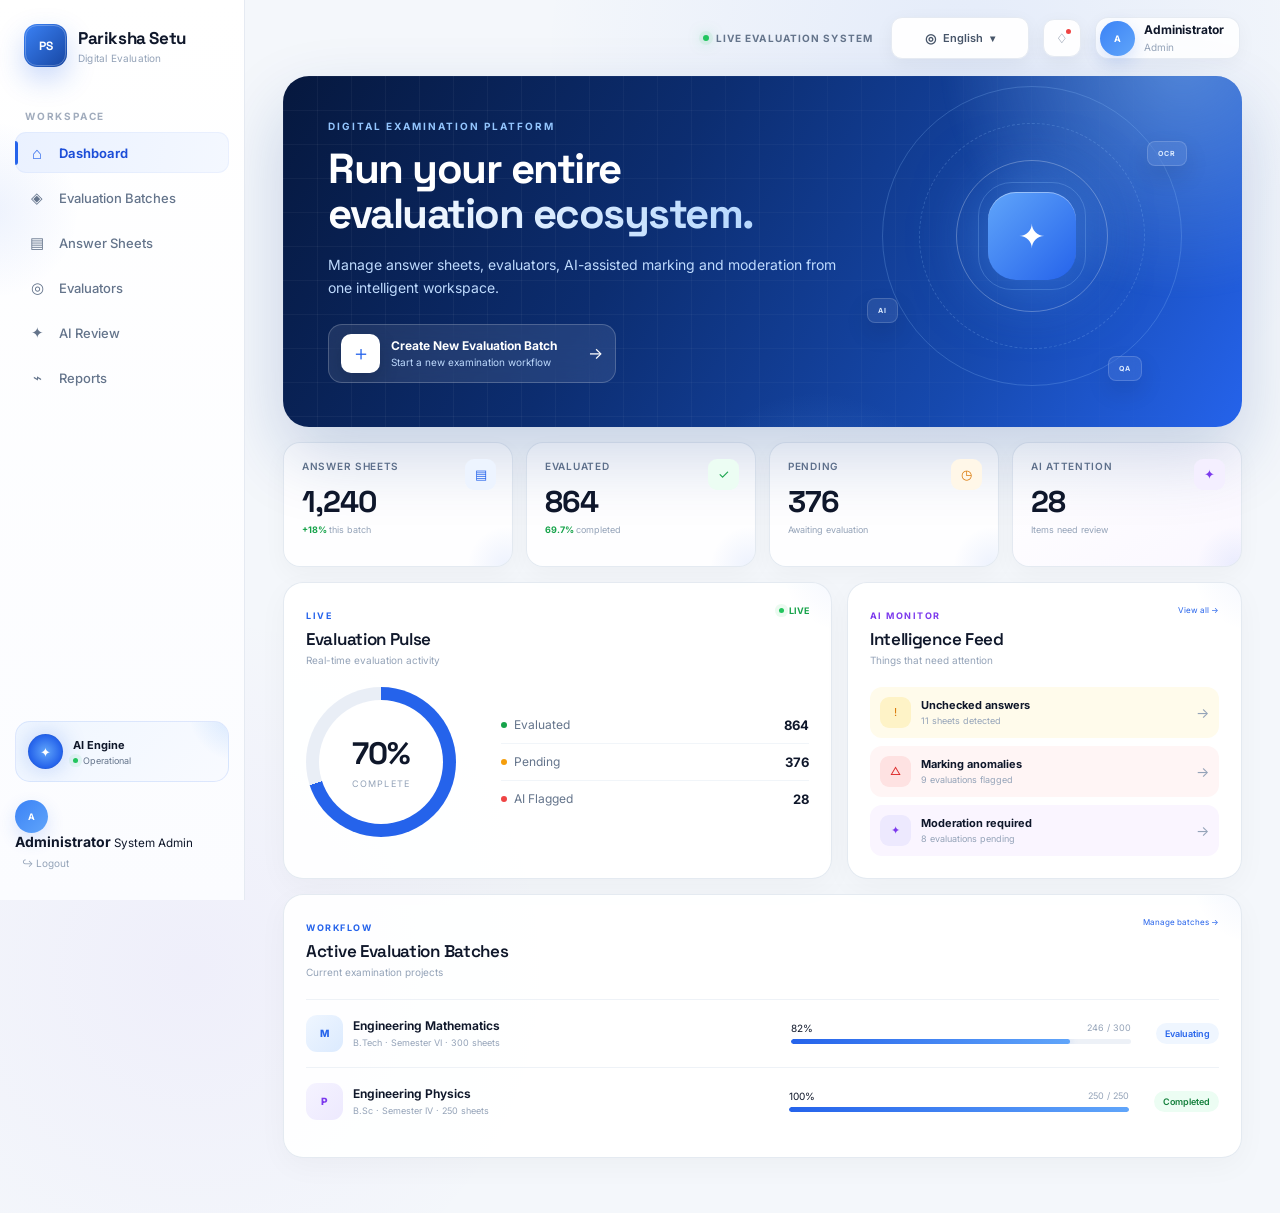
==== admin.html @ c7a34004 "BUILD BASIC" ====
<!DOCTYPE html>
<html lang="en">

<head>
    <meta charset="UTF-8">
    <meta name="viewport" content="width=device-width, initial-scale=1.0">

    <title>Pariksha Setu | Admin Command Center</title>

    <!-- YOUR EXISTING CSS -->
    <link rel="stylesheet" href="admin.css">
</head>

<body>

<div class="app">

    <!-- =====================================================
         SIDEBAR
    ====================================================== -->

    <aside class="sidebar">

        <!-- BRAND -->
        <div class="brand">

            <div class="brand-mark">
                PS
            </div>

            <div>
                <h2>Pariksha Setu</h2>
                <span>Digital Evaluation</span>
            </div>

        </div>


        <!-- NAVIGATION -->
        <div class="workspace-label">
            WORKSPACE
        </div>

        <nav>

            <button
                class="nav-link active"
                data-page="dashboard">

                <span>⌂</span>
                Dashboard

            </button>


            <button
                class="nav-link"
                data-page="batches">

                <span>◈</span>
                Evaluation Batches

            </button>


            <button
                class="nav-link"
                data-page="sheets">

                <span>▤</span>
                Answer Sheets

            </button>


            <button
                class="nav-link"
                data-page="evaluators">

                <span>◎</span>
                Evaluators

            </button>


            <button
                class="nav-link"
                data-page="ai-review">

                <span>✦</span>
                AI Review

            </button>


            <button
                class="nav-link"
                data-page="reports">

                <span>⌁</span>
                Reports

            </button>

        </nav>


        <!-- AI STATUS -->

        <div class="ai-status">

            <div class="ai-orbit">

                <div class="orbit-core">
                    ✦
                </div>

            </div>

            <div>

                <strong>
                    AI Engine
                </strong>

                <small>
                    <span class="status-dot"></span>
                    Operational
                </small>

            </div>

        </div>


        <!-- ADMIN PROFILE -->

        <div class="sidebar-bottom">

            <div class="admin-profile">

                <div class="avatar">
                    A
                </div>

                <div>

                    <strong>
                        Administrator
                    </strong>

                    <small>
                        System Admin
                    </small>

                </div>

            </div>


            <button class="logout">
                ↪ Logout
            </button>

        </div>

    </aside>



    <!-- =====================================================
         MAIN CONTENT
    ====================================================== -->

    <main class="main">


        <!-- TOPBAR -->

        <header class="topbar">

            <div class="system-pill">

                <span></span>

                LIVE EVALUATION SYSTEM

            </div>


            <div class="top-actions">

    <!-- =================================
         LANGUAGE SELECTOR
    ================================== -->

    <div
        class="language-selector"
        id="languageSelector"
    >

        <button
            type="button"
            class="language-button"
            id="languageButton"
            aria-label="Change language"
            aria-expanded="false"
        >

            <span class="language-globe">
                ◎
            </span>

            <span class="language-current">
                English
            </span>

            <span class="language-arrow">
                ▾
            </span>

        </button>


        <div
            class="language-menu"
            id="languageMenu"
        >

            <button
                type="button"
                class="language-option"
                data-language="en"
            >
                English
            </button>

            <button
                type="button"
                class="language-option"
                data-language="hi"
            >
                हिन्दी
            </button>

            <button
                type="button"
                class="language-option"
                data-language="pa"
            >
                ਪੰਜਾਬੀ
            </button>

            <button
                type="button"
                class="language-option"
                data-language="mr"
            >
                मराठी
            </button>

            <button
                type="button"
                class="language-option"
                data-language="gu"
            >
                ગુજરાતી
            </button>

            <button
                type="button"
                class="language-option"
                data-language="bn"
            >
                বাংলা
            </button>

            <button
                type="button"
                class="language-option"
                data-language="ta"
            >
                தமிழ்
            </button>

            <button
                type="button"
                class="language-option"
                data-language="te"
            >
                తెలుగు
            </button>

        </div>

    </div>


    <!-- EXISTING NOTIFICATION -->

    <button class="icon-button">

        ♢

        <i></i>

    </button>


                <div class="top-user">

                    <div class="avatar">
                        A
                    </div>

                    <div>

                        <strong>
                            Administrator
                        </strong>

                        <small>
                            Admin
                        </small>

                    </div>

                </div>

            </div>

        </header>



        <!-- =================================================
             DASHBOARD
        ================================================== -->

        <section
            id="dashboard"
            class="page active">


            <!-- HERO -->

            <div class="command-hero">

                <div class="hero-grid"></div>


                <div class="hero-content">

                    <div class="eyebrow">
                        AI EXAMINATION COMMAND CENTER
                    </div>


                    <h1>
                        Run your entire
                        <span>
                            evaluation ecosystem.
                        </span>
                    </h1>


                    <p>
                        Manage answer sheets, evaluators,
                        AI-assisted marking and moderation
                        from one intelligent workspace.
                    </p>


                    <!-- MAJOR ACTION -->

                    <button
                        class="create-batch-btn"
                        data-page="create-batch">

                        <span class="plus">
                            ＋
                        </span>

                        <span>

                            <strong>
                                Create New Evaluation Batch
                            </strong>

                            <small>
                                Start a new examination workflow
                            </small>

                        </span>

                        <b>
                            →
                        </b>

                    </button>

                </div>


                <!-- AI VISUAL -->

                <div class="ai-visual">

                    <div class="visual-ring ring-one"></div>

                    <div class="visual-ring ring-two"></div>

                    <div class="visual-ring ring-three"></div>


                    <div class="ai-brain">
                        ✦
                    </div>


                    <div class="floating-node node-one">
                        OCR
                    </div>

                    <div class="floating-node node-two">
                        AI
                    </div>

                    <div class="floating-node node-three">
                        QA
                    </div>

                </div>

            </div>



            <!-- =================================================
                 METRICS
            ================================================== -->

            <div class="metrics">


                <div class="metric-card">

                    <div class="metric-icon blue">
                        ▤
                    </div>

                    <span>
                        Answer Sheets
                    </span>

                    <strong>
                        1,240
                    </strong>

                    <small>
                        <b>
                            +18%
                        </b>
                        this batch
                    </small>

                </div>


                <div class="metric-card">

                    <div class="metric-icon green">
                        ✓
                    </div>

                    <span>
                        Evaluated
                    </span>

                    <strong>
                        864
                    </strong>

                    <small>
                        <b>
                            69.7%
                        </b>
                        completed
                    </small>

                </div>


                <div class="metric-card">

                    <div class="metric-icon orange">
                        ◷
                    </div>

                    <span>
                        Pending
                    </span>

                    <strong>
                        376
                    </strong>

                    <small>
                        Awaiting evaluation
                    </small>

                </div>


                <div class="metric-card ai-card">

                    <div class="metric-icon purple">
                        ✦
                    </div>

                    <span>
                        AI Attention
                    </span>

                    <strong>
                        28
                    </strong>

                    <small>
                        Items need review
                    </small>

                </div>


            </div>



            <!-- =================================================
                 DASHBOARD COMMAND GRID
            ================================================== -->

            <div class="command-grid">


                <!-- EVALUATION PULSE -->

                <div class="panel progress-panel">

                    <div class="panel-heading">

                        <div>

                            <span class="section-tag">
                                LIVE
                            </span>

                            <h2>
                                Evaluation Pulse
                            </h2>

                            <p>
                                Real-time evaluation activity
                            </p>

                        </div>


                        <span class="live-indicator">

                            <i></i>

                            LIVE

                        </span>

                    </div>


                    <div class="progress-content">


                        <div class="donut">

                            <div>

                                <strong>
                                    70%
                                </strong>

                                <span>
                                    COMPLETE
                                </span>

                            </div>

                        </div>


                        <div class="progress-stats">


                            <div>

                                <span>
                                    <i class="green-dot"></i>
                                    Evaluated
                                </span>

                                <strong>
                                    864
                                </strong>

                            </div>


                            <div>

                                <span>
                                    <i class="orange-dot"></i>
                                    Pending
                                </span>

                                <strong>
                                    376
                                </strong>

                            </div>


                            <div>

                                <span>
                                    <i class="red-dot"></i>
                                    AI Flagged
                                </span>

                                <strong>
                                    28
                                </strong>

                            </div>


                        </div>

                    </div>

                </div>



                <!-- AI INTELLIGENCE -->

                <div class="panel ai-panel">

                    <div class="panel-heading">

                        <div>

                            <span class="section-tag purple-tag">
                                AI MONITOR
                            </span>

                            <h2>
                                Intelligence Feed
                            </h2>

                            <p>
                                Things that need attention
                            </p>

                        </div>


                        <button
                            data-page="ai-review">

                            View all →

                        </button>

                    </div>


                    <div class="ai-feed">


                        <div class="feed-item warning">

                            <div class="feed-icon">
                                !
                            </div>

                            <div>

                                <strong>
                                    Unchecked answers
                                </strong>

                                <small>
                                    11 sheets detected
                                </small>

                            </div>

                            <span>
                                →
                            </span>

                        </div>


                        <div class="feed-item danger">

                            <div class="feed-icon">
                                △
                            </div>

                            <div>

                                <strong>
                                    Marking anomalies
                                </strong>

                                <small>
                                    9 evaluations flagged
                                </small>

                            </div>

                            <span>
                                →
                            </span>

                        </div>


                        <div class="feed-item purple">

                            <div class="feed-icon">
                                ✦
                            </div>

                            <div>

                                <strong>
                                    Moderation required
                                </strong>

                                <small>
                                    8 evaluations pending
                                </small>

                            </div>

                            <span>
                                →
                            </span>

                        </div>


                    </div>

                </div>

            </div>



            <!-- =================================================
                 ACTIVE BATCHES
            ================================================== -->

            <div class="panel batches-panel">

                <div class="panel-heading">

                    <div>

                        <span class="section-tag">
                            WORKFLOW
                        </span>

                        <h2>
                            Active Evaluation Batches
                        </h2>

                        <p>
                            Current examination projects
                        </p>

                    </div>


                    <button
                        data-page="batches">

                        Manage batches →

                    </button>

                </div>


                <div class="batch-list">


                    <!-- BATCH 1 -->

                    <div class="batch-row">

                        <div class="batch-main">

                            <div class="subject-icon">
                                M
                            </div>

                            <div>

                                <strong>
                                    Engineering Mathematics
                                </strong>

                                <small>
                                    B.Tech · Semester VI · 300 sheets
                                </small>

                            </div>

                        </div>


                        <div class="batch-progress">

                            <div>

                                <span>
                                    82%
                                </span>

                                <small>
                                    246 / 300
                                </small>

                            </div>

                            <div class="bar">

                                <i
                                    style="width:82%">
                                </i>

                            </div>

                        </div>


                        <span class="batch-status active-status">
                            Evaluating
                        </span>

                    </div>



                    <!-- BATCH 2 -->

                    <div class="batch-row">

                        <div class="batch-main">

                            <div class="subject-icon physics">
                                P
                            </div>

                            <div>

                                <strong>
                                    Engineering Physics
                                </strong>

                                <small>
                                    B.Sc · Semester IV · 250 sheets
                                </small>

                            </div>

                        </div>


                        <div class="batch-progress">

                            <div>

                                <span>
                                    100%
                                </span>

                                <small>
                                    250 / 250
                                </small>

                            </div>

                            <div class="bar">

                                <i
                                    style="width:100%">
                                </i>

                            </div>

                        </div>


                        <span class="batch-status completed-status">
                            Completed
                        </span>

                    </div>


                </div>

            </div>


        </section>



        <!-- =================================================
             CREATE NEW EVALUATION BATCH
        ================================================== -->

        <section
            id="create-batch"
            class="page">


            <div class="page-header">

                <div>

                    <span class="section-tag">
                        NEW WORKFLOW
                    </span>

                    <h1>
                        Create Evaluation Batch
                    </h1>

                    <p>
                        Start a complete digital examination
                        evaluation project.
                    </p>

                </div>

            </div>



            <!-- STEPPER -->

            <div class="stepper">


                <div class="step active">

                    <span>
                        01
                    </span>

                    Batch

                </div>


                <div class="step">

                    <span>
                        02
                    </span>

                    Answer Key

                </div>


                <div class="step">

                    <span>
                        03
                    </span>

                    Answer Sheets

                </div>


                <div class="step">

                    <span>
                        04
                    </span>

                    Evaluators

                </div>


                <div class="step">

                    <span>
                        05
                    </span>

                    Launch

                </div>


            </div>



            <div class="creation-grid">


                <!-- =================================================
                     LEFT SIDE
                ================================================== -->

                <div class="creation-main">


                    <!-- BATCH INFORMATION -->

                    <div class="creation-card">

                        <h2>
                            Batch Information
                        </h2>

                        <p class="card-description">
                            Create the identity of this examination
                            evaluation project.
                        </p>


                        <div class="form-grid">


                            <label>

                                Batch Name

                                <input
                                    type="text"
                                    placeholder="e.g. B.Tech Mathematics — Sem VI">

                            </label>


                            <label>

                                Subject

                                <input
                                    type="text"
                                    placeholder="e.g. Engineering Mathematics">

                            </label>


                            <label>

                                Examination

                                <input
                                    type="text"
                                    placeholder="e.g. End Semester Examination 2026">

                            </label>


                            <label>

                                Maximum Marks

                                <input
                                    type="number"
                                    placeholder="100">

                            </label>


                        </div>

                    </div>



                    <!-- ANSWER KEY -->

                    <div class="creation-card upload-card">

                        <div class="upload-heading">

                            <div>

                                <h2>
                                    Official Answer Key
                                </h2>

                                <p class="card-description">
                                    Upload the official answer key
                                    and marking scheme.
                                </p>

                            </div>


                            <span class="ai-badge">
                                ✦ AI EXTRACTION
                            </span>

                        </div>


                        <div class="dropzone">

                            <div class="upload-icon">
                                ↑
                            </div>


                            <strong>
                                Drop answer key here
                            </strong>


                            <span>
                                PDF, JPG or PNG · Max 25 MB
                            </span>


                            <button>
                                Browse files
                            </button>

                        </div>

                    </div>



                    <!-- ANSWER SHEETS -->

                    <div class="creation-card upload-card">

                        <div class="upload-heading">

                            <div>

                                <h2>
                                    Student Answer Sheets
                                </h2>

                                <p class="card-description">
                                    Upload scanned digital answer
                                    sheets in bulk.
                                </p>

                            </div>


                            <span class="ai-badge">
                                ✦ OCR READY
                            </span>

                        </div>


                        <div class="dropzone">

                            <div class="upload-icon">
                                ↑
                            </div>


                            <strong>
                                Drop answer sheets here
                            </strong>


                            <span>
                                Multiple PDF files supported
                            </span>


                            <button>
                                Upload sheets
                            </button>

                        </div>

                    </div>


                </div>



                <!-- =================================================
                     RIGHT SIDE
                ================================================== -->

                <aside class="creation-side">


                    <!-- EVALUATORS -->

                    <div class="assign-card">

                        <span class="section-tag">
                            EVALUATION TEAM
                        </span>


                        <h2>
                            Assign Evaluators
                        </h2>


                        <p>
                            Select teachers who will evaluate
                            this examination batch.
                        </p>


                        <!-- TEACHER 1 -->

                        <div class="teacher">

                            <div class="avatar teacher-avatar">
                                RS
                            </div>

                            <div>

                                <strong>
                                    Dr. Raj Sharma
                                </strong>

                                <small>
                                    Mathematics
                                </small>

                            </div>


                            <input
                                type="checkbox"
                                checked>

                        </div>


                        <!-- TEACHER 2 -->

                        <div class="teacher">

                            <div class="avatar teacher-avatar">
                                AP
                            </div>

                            <div>

                                <strong>
                                    Prof. Anjali Patel
                                </strong>

                                <small>
                                    Mathematics
                                </small>

                            </div>


                            <input
                                type="checkbox">

                        </div>


                        <!-- TEACHER 3 -->

                        <div class="teacher">

                            <div class="avatar teacher-avatar">
                                VK
                            </div>

                            <div>

                                <strong>
                                    Dr. Vivek Kumar
                                </strong>

                                <small>
                                    Mathematics
                                </small>

                            </div>


                            <input
                                type="checkbox">

                        </div>


                        <button class="assign-button">
                            + Add Evaluator
                        </button>

                    </div>



                    <!-- AI CONFIGURATION -->

                    <div class="ai-config">

                        <span class="section-tag purple-tag">
                            AI CONFIGURATION
                        </span>


                        <h2>
                            Intelligent Evaluation
                        </h2>


                        <!-- AI MARKING -->

                        <label class="toggle-row">

                            <span>

                                AI-assisted marking

                                <small>
                                    Compare answers with key
                                </small>

                            </span>

                            <input
                                type="checkbox"
                                checked>

                        </label>


                        <!-- UNCHECKED ANSWERS -->

                        <label class="toggle-row">

                            <span>

                                Detect unchecked answers

                                <small>
                                    Automatically flag omissions
                                </small>

                            </span>

                            <input
                                type="checkbox"
                                checked>

                        </label>


                        <!-- ANOMALIES -->

                        <label class="toggle-row">

                            <span>

                                Detect marking anomalies

                                <small>
                                    Identify unusual scoring
                                </small>

                            </span>

                            <input
                                type="checkbox"
                                checked>

                        </label>


                        <!-- UNUSUAL SCORING -->

                        <label class="toggle-row">

                            <span>

                                Detect unusual scoring

                                <small>
                                    Flag inconsistent evaluation
                                </small>

                            </span>

                            <input
                                type="checkbox"
                                checked>

                        </label>

                    </div>



                    <!-- LAUNCH -->

                    <button class="launch-button">

                        <span>
                            ✦
                        </span>

                        Launch Evaluation Batch

                        <b>
                            →
                        </b>

                    </button>


                </aside>


            </div>


        </section>



        <!-- =================================================
             EVALUATION BATCHES
        ================================================== -->

        <section
            id="batches"
            class="page simple-page">

            <span class="section-tag">
                WORKFLOW
            </span>


            <h1>
                Evaluation Batches
            </h1>


            <p>
                Manage active and completed examination
                evaluation projects.
            </p>


            <button
                class="big-action"
                data-page="create-batch">

                ＋ Create New Evaluation Batch

            </button>


            <div class="panel">

                <h2>
                    Current Projects
                </h2>


                <div class="batch-list">


                    <div class="batch-row">

                        <div class="batch-main">

                            <div class="subject-icon">
                                M
                            </div>

                            <div>

                                <strong>
                                    Engineering Mathematics
                                </strong>

                                <small>
                                    B.Tech · Semester VI
                                </small>

                            </div>

                        </div>


                        <div class="batch-progress">

                            <div>

                                <span>
                                    82%
                                </span>

                                <small>
                                    246 / 300
                                </small>

                            </div>

                            <div class="bar">

                                <i
                                    style="width:82%">
                                </i>

                            </div>

                        </div>


                        <span class="batch-status active-status">
                            Evaluating
                        </span>

                    </div>


                </div>

            </div>

        </section>



        <!-- =================================================
             ANSWER SHEETS
        ================================================== -->

        <section
            id="sheets"
            class="page simple-page">

            <span class="section-tag">
                DIGITAL EVALUATION
            </span>


            <h1>
                Answer Sheets
            </h1>


            <p>
                Review and manage digitally submitted
                answer sheets.
            </p>


            <div class="panel">

                <h2>
                    Answer Sheet Processing
                </h2>

                <p>
                    Uploaded sheets, OCR processing,
                    evaluation status and flagged responses
                    will appear here.
                </p>

            </div>

        </section>



        <!-- =================================================
             EVALUATORS
        ================================================== -->

        <section
            id="evaluators"
            class="page simple-page">

            <span class="section-tag">
                EXAMINERS
            </span>


            <h1>
                Evaluator Management
            </h1>


            <p>
                Manage teacher assignments and
                evaluation workloads.
            </p>


            <div class="panel">

                <h2>
                    Evaluation Team
                </h2>


                <div class="teacher">

                    <div class="avatar teacher-avatar">
                        RS
                    </div>

                    <div>

                        <strong>
                            Dr. Raj Sharma
                        </strong>

                        <small>
                            Mathematics · 120 assigned sheets
                        </small>

                    </div>

                </div>


                <div class="teacher">

                    <div class="avatar teacher-avatar">
                        AP
                    </div>

                    <div>

                        <strong>
                            Prof. Anjali Patel
                        </strong>

                        <small>
                            Mathematics · 96 assigned sheets
                        </small>

                    </div>

                </div>


            </div>

        </section>



        <!-- =================================================
             AI REVIEW
        ================================================== -->

        <section
            id="ai-review"
            class="page simple-page">

            <span class="section-tag purple-tag">
                AI INTELLIGENCE
            </span>


            <h1>
                AI Review Center
            </h1>


            <p>
                Review AI-detected anomalies,
                unchecked answers and unusual scoring.
            </p>


            <div class="command-grid">


                <div class="panel">

                    <span class="section-tag">
                        11 FLAGS
                    </span>

                    <h2>
                        Unchecked Answers
                    </h2>

                    <p>
                        AI detected potentially unanswered
                        questions in submitted sheets.
                    </p>

                </div>


                <div class="panel">

                    <span class="section-tag">
                        9 FLAGS
                    </span>

                    <h2>
                        Marking Anomalies
                    </h2>

                    <p>
                        Evaluations requiring examiner
                        or moderator review.
                    </p>

                </div>


            </div>

        </section>



        <!-- =================================================
             REPORTS
        ================================================== -->

        <section
            id="reports"
            class="page simple-page">

            <span class="section-tag">
                ANALYTICS
            </span>


            <h1>
                Reports & Analytics
            </h1>


            <p>
                Generate evaluation and examiner
                performance reports.
            </p>


            <div class="command-grid">


                <div class="panel">

                    <h2>
                        Evaluation Analytics
                    </h2>

                    <p>
                        Completion rates, pending evaluations,
                        AI flags and result processing.
                    </p>

                </div>


                <div class="panel">

                    <h2>
                        Examiner Performance
                    </h2>

                    <p>
                        Evaluation workload,
                        consistency and moderation activity.
                    </p>

                </div>


            </div>

        </section>


    </main>

</div>


<!-- =====================================================
     YOUR EXISTING JAVASCRIPT
====================================================== -->

<script src="language.js"></script>
<script src="admin.js"></script>

</body>
</html>
---- admin.css ----
/* =========================================================
   PARIKSHA SETU
   AI EXAMINATION COMMAND CENTER
   PREMIUM 2026 UI
========================================================= */

@import url('https://fonts.googleapis.com/css2?family=Inter:wght@400;500;600;700&family=Space+Grotesk:wght@500;600;700&display=swap');


/* =========================================================
   RESET
========================================================= */

*{
    margin:0;
    padding:0;
    box-sizing:border-box;
}

html{
    scroll-behavior:smooth;
}

body{
    min-height:100vh;

    font-family:
        "DM Sans",
        Inter,
        -apple-system,
        BlinkMacSystemFont,
        "Segoe UI",
        sans-serif;

    color:#0f172a;

    background:
        radial-gradient(
            circle at 75% 5%,
            rgba(37,99,235,.08),
            transparent 28%
        ),
        radial-gradient(
            circle at 15% 80%,
            rgba(124,58,237,.045),
            transparent 25%
        ),
        #f4f7fb;

    overflow-x:hidden;
}

button,
input{
    font-family:inherit;
}

button{
    cursor:pointer;
}

button:focus-visible,
input:focus-visible{
    outline:2px solid #60a5fa;
    outline-offset:3px;
}


/* =========================================================
   VARIABLES
========================================================= */

:root{

    --blue:#2563eb;
    --blue-dark:#0b2d70;
    --blue-deep:#071b46;
    --blue-light:#60a5fa;

    --purple:#7c3aed;
    --cyan:#06b6d4;

    --green:#16a34a;
    --orange:#f59e0b;
    --red:#ef4444;

    --text:#0f172a;
    --muted:#64748b;
    --light:#94a3b8;

    --white:#ffffff;

    --bg:#f4f7fb;

    --border:#e5eaf2;

    --sidebar:245px;

    --shadow:
        0 20px 50px
        rgba(15,23,42,.055);

    --shadow-hover:
        0 25px 60px
        rgba(15,23,42,.10);
}


/* =========================================================
   APP
========================================================= */

.app{
    min-height:100vh;
}


/* =========================================================
   SIDEBAR
========================================================= */

.sidebar{

    position:fixed;

    left:0;
    top:0;

    width:var(--sidebar);
    height:100vh;

    padding:24px 15px;

    background:
        linear-gradient(
            180deg,
            #ffffff 0%,
            #fbfcff 100%
        );

    border-right:1px solid var(--border);

    display:flex;
    flex-direction:column;

    z-index:100;

    overflow:hidden;
}


/* subtle sidebar light */

.sidebar::before{

    content:"";

    position:absolute;

    width:180px;
    height:180px;

    left:-100px;
    top:120px;

    border-radius:50%;

    background:
        radial-gradient(
            circle,
            rgba(37,99,235,.08),
            transparent 70%
        );

    pointer-events:none;
}


/* =========================================================
   BRAND
========================================================= */

.brand{

    position:relative;

    display:flex;
    align-items:center;

    gap:11px;

    padding:0 9px;

    margin-bottom:43px;

    z-index:2;
}

.brand-mark{

    position:relative;

    width:43px;
    height:43px;

    flex-shrink:0;

    border-radius:13px;

    display:flex;
    align-items:center;
    justify-content:center;

    color:white;

    font-family:"Space Grotesk",sans-serif;

    font-size:12px;
    font-weight:700;

    background:
        linear-gradient(
            135deg,
            #3b82f6,
            #1746a2
        );

    box-shadow:
        0 12px 28px
        rgba(37,99,235,.25);

    overflow:hidden;
}

.brand-mark::before{

    content:"";

    position:absolute;

    inset:-40%;

    background:
        linear-gradient(
            110deg,
            transparent 35%,
            rgba(255,255,255,.5),
            transparent 65%
        );

    transform:translateX(-100%);

    animation:
        logoShine
        4s
        ease-in-out
        infinite;
}

.brand-mark::after{

    content:"";

    position:absolute;

    inset:1px;

    border-radius:12px;

    border:1px solid
        rgba(255,255,255,.25);
}

.brand h2{

    font-family:"Space Grotesk",sans-serif;

    font-size:15px;

    letter-spacing:-.4px;
}

.brand span{

    display:block;

    margin-top:3px;

    color:#94a3b8;

    font-size:8px;

    letter-spacing:.2px;
}


/* =========================================================
   WORKSPACE LABEL
========================================================= */

.workspace-label{

    position:relative;

    padding:
        0
        10px
        10px;

    color:#a1acbd;

    font-size:8px;

    font-weight:700;

    letter-spacing:1.7px;

    z-index:2;
}


/* =========================================================
   NAV
========================================================= */

.sidebar nav{

    position:relative;

    display:flex;
    flex-direction:column;

    gap:4px;

    z-index:2;
}

.nav-link{

    position:relative;

    width:100%;

    border:0;

    background:transparent;

    color:#64748b;

    padding:
        11px
        12px;

    border-radius:11px;

    display:flex;
    align-items:center;

    gap:12px;

    text-align:left;

    font-size:11px;

    transition:
        .25s
        cubic-bezier(.22,1,.36,1);

    overflow:hidden;
}

.nav-link::before{

    content:"";

    position:absolute;

    left:0;
    top:50%;

    width:3px;
    height:0;

    border-radius:0 5px 5px 0;

    background:#2563eb;

    transform:
        translateY(-50%);

    transition:.25s;
}

.nav-link span{

    width:20px;

    text-align:center;

    font-size:15px;

    transition:.25s;
}

.nav-link:hover{

    color:#2563eb;

    background:
        linear-gradient(
            90deg,
            #f0f5ff,
            #f8faff
        );

    transform:
        translateX(3px);
}

.nav-link:hover span{
    transform:scale(1.12);
}

.nav-link.active{

    color:#1d4ed8;

    background:
        linear-gradient(
            100deg,
            #eaf1ff,
            #f4f8ff
        );

    font-weight:700;

    box-shadow:
        inset 0 0 0 1px
        rgba(37,99,235,.05);
}

.nav-link.active::before{

    height:24px;
}

.nav-link.active span{

    color:#2563eb;

    transform:scale(1.1);
}


/* =========================================================
   AI ENGINE
========================================================= */

.ai-status{

    position:relative;

    margin-top:auto;

    margin-bottom:18px;

    padding:12px;

    border-radius:15px;

    border:1px solid
        rgba(37,99,235,.12);

    background:
        linear-gradient(
            135deg,
            rgba(239,246,255,.95),
            rgba(248,250,255,.95)
        );

    display:flex;
    align-items:center;

    gap:10px;

    overflow:hidden;
}

.ai-status::before{

    content:"";

    position:absolute;

    width:100px;
    height:100px;

    right:-60px;
    top:-60px;

    border-radius:50%;

    background:
        radial-gradient(
            circle,
            rgba(96,165,250,.25),
            transparent 70%
        );
}

.ai-orbit{

    width:35px;
    height:35px;

    flex-shrink:0;

    border-radius:50%;

    display:grid;
    place-items:center;

    background:
        radial-gradient(
            circle,
            #60a5fa 0%,
            #2563eb 65%,
            #12357c 100%
        );

    box-shadow:
        0 0 25px
        rgba(37,99,235,.28);

    animation:
        aiBreath
        3s
        ease-in-out
        infinite;
}

.orbit-core{

    color:white;

    font-size:13px;
}

.ai-status strong{

    display:block;

    font-size:9px;

    position:relative;
    z-index:2;
}

.ai-status small{

    display:flex;
    align-items:center;

    gap:5px;

    margin-top:3px;

    color:#64748b;

    font-size:7px;

    position:relative;
    z-index:2;
}

.status-dot{

    width:5px;
    height:5px;

    border-radius:50%;

    background:#22c55e;

    box-shadow:
        0 0 0 4px
        rgba(34,197,94,.08);
}


/* =========================================================
   PROFILE
========================================================= */

.sidebar-bottom{

    position:relative;

    z-index:2;
}

.admin-mini-profile{

    border-top:1px solid var(--border);

    padding:
        15px
        7px
        8px;

    display:flex;
    align-items:center;

    gap:9px;
}

.avatar{

    width:33px;
    height:33px;

    flex-shrink:0;

    border-radius:50%;

    display:flex;
    align-items:center;
    justify-content:center;

    color:white;

    font-size:9px;
    font-weight:700;

    background:
        linear-gradient(
            135deg,
            #3b82f6,
            #60a5fa
        );

    box-shadow:
        0 7px 18px
        rgba(37,99,235,.16);
}

.admin-mini-profile strong{

    display:block;

    font-size:9px;
}

.admin-mini-profile span{

    display:block;

    margin-top:2px;

    color:#94a3b8;

    font-size:7px;
}

.logout{

    border:0;

    background:transparent;

    color:#94a3b8;

    padding:7px;

    font-size:9px;

    transition:.2s;
}

.logout:hover{
    color:#ef4444;
}


/* =========================================================
   MAIN
========================================================= */

.main{

    width:
        calc(100% - var(--sidebar));

    margin-left:var(--sidebar);

    min-height:100vh;

    padding:
        0
        38px
        55px;
}
/* =========================================================
   TOPBAR
========================================================= */

.topbar{

    position:relative;

    width:100%;
    height:76px;

    display:flex;
    align-items:center;
    justify-content:flex-end;

    padding:0 2px;

    z-index:200;
}


/* =========================================================
   LIVE SYSTEM STATUS
========================================================= */

.system-pill{

    display:flex;
    align-items:center;

    gap:7px;

    margin-right:18px;

    color:#64748b;

    font-size:10px;

    font-weight:700;

    letter-spacing:1.3px;

    white-space:nowrap;
}

.system-pill span{

    width:6px;
    height:6px;

    flex-shrink:0;

    border-radius:50%;

    background:#22c55e;

    box-shadow:
        0 0 0 4px
        rgba(34,197,94,.08),

        0 0 14px
        rgba(34,197,94,.5);

    animation:
        statusPulse
        2s
        infinite;
}


/* =========================================================
   RIGHT SIDE ACTIONS
========================================================= */

.top-actions{

    display:flex;

    align-items:center;
    justify-content:flex-end;

    gap:14px;

    height:100%;
}


/* =========================================================
   NOTIFICATION BUTTON
========================================================= */

.icon-button{

    position:relative;

    width:38px;
    height:38px;

    flex-shrink:0;

    display:flex;
    align-items:center;
    justify-content:center;

    border:1px solid var(--border);

    background:rgba(255,255,255,.95);

    border-radius:11px;

    color:#64748b;

    box-shadow:
        0 5px 18px
        rgba(15,23,42,.05);

    transition:
        .25s
        cubic-bezier(.22,1,.36,1);
}

.icon-button:hover{

    transform:
        translateY(-2px);

    border-color:#bfdbfe;

    color:#2563eb;

    box-shadow:
        0 10px 25px
        rgba(37,99,235,.12);
}


/* =========================================================
   NOTIFICATION DOT
========================================================= */

.icon-button i{

    position:absolute;

    width:6px;
    height:6px;

    right:7px;
    top:7px;

    border-radius:50%;

    background:#ef4444;

    border:2px solid white;

    box-sizing:content-box;
}


/* =========================================================
   ADMINISTRATOR PROFILE
========================================================= */

.top-user{

    display:flex;

    align-items:center;

    gap:9px;

    min-width:145px;
    height:42px;

    padding:
        4px
        9px
        4px
        4px;

    border-radius:13px;

    background:
        rgba(255,255,255,.85);

    border:1px solid
        rgba(226,232,240,.85);

    box-shadow:
        0 5px 20px
        rgba(15,23,42,.04);

    white-space:nowrap;
}


/* =========================================================
   ADMIN AVATAR
========================================================= */

.top-user .avatar{

    width:35px;
    height:35px;

    flex-shrink:0;

    display:flex;
    align-items:center;
    justify-content:center;

    border-radius:50%;

    color:white;

    font-size:9px;

    font-weight:700;

    background:
        linear-gradient(
            135deg,
            #3b82f6,
            #60a5fa
        );

    box-shadow:
        0 7px 18px
        rgba(37,99,235,.18);
}


/* =========================================================
   ADMIN TEXT
========================================================= */

.top-user > div:last-child{

    min-width:0;

    display:flex;

    flex-direction:column;

    justify-content:center;
}

.top-user strong{

    display:block;

    color:#0f172a;

    font-size:9px;

    line-height:1.2;

    font-weight:700;
}

.top-user small{

    display:block;

    margin-top:4px;

    color:#94a3b8;

    font-size:10px;

    line-height:1.2;
}


/* =========================================================
   KEEP HERO BELOW TOPBAR
========================================================= */

.command-hero{

    position:relative;

    z-index:1;
}


/* =========================================================
   MOBILE
========================================================= */

@media(max-width:650px){

    .topbar{

        height:65px;

        padding:0;
    }

    .system-pill{

        display:none;
    }

    .top-actions{

        gap:8px;
    }

    .top-user{

        min-width:auto;

        padding:
            3px
            5px
            3px
            3px;

        background:transparent;

        border:0;

        box-shadow:none;
    }

    .top-user > div:last-child{

        display:none;
    }

    .icon-button{

        width:35px;
        height:35px;
    }

}



.icon-button:hover{

    border-color:#bfdbfe;

    color:#2563eb;

    transform:
        translateY(-2px);

    box-shadow:
        0 8px 20px
        rgba(15,23,42,.07);
}

.icon-button i{

    position:absolute;

    width:5px;
    height:5px;

    right:7px;
    top:7px;

    border-radius:50%;

    background:#ef4444;
}

.top-profile{

    display:flex;
    align-items:center;

    gap:8px;
}

.top-profile strong{

    display:block;

    font-size:9px;
}

.top-profile span{

    display:block;

    color:#94a3b8;

    font-size:8px;

    margin-top:2px;
}

.mobile-brand{
    display:none;
}


/* =========================================================
   PAGES
========================================================= */

.page{
    display:none;
}

.page.active{

    display:block;

    animation:
        pageReveal
        .55s
        cubic-bezier(.22,1,.36,1);
}


/* =========================================================
   HERO / COMMAND CENTER
========================================================= */

.command-hero{

    position:relative;

    min-height:315px;

    border-radius:26px;

    overflow:hidden;

    padding:44px 45px;

    color:white;

    background:
        linear-gradient(
            120deg,
            #06183e 0%,
            #0c2d70 38%,
            #1649ae 73%,
            #2563eb 100%
        );

    box-shadow:
        0 30px 70px
        rgba(15,58,140,.20);
}


/* GRID */

.hero-grid{

    position:absolute;

    inset:0;

    background-image:

        linear-gradient(
            rgba(255,255,255,.045) 1px,
            transparent 1px
        ),

        linear-gradient(
            90deg,
            rgba(255,255,255,.045) 1px,
            transparent 1px
        );

    background-size:
        34px
        34px;

    mask-image:
        linear-gradient(
            90deg,
            black 20%,
            rgba(0,0,0,.6) 65%,
            transparent 100%
        );

    animation:
        gridMove
        18s
        linear
        infinite;
}


/* HERO GLOW */

.command-hero::before{

    content:"";

    position:absolute;

    width:500px;
    height:500px;

    right:-190px;
    top:-270px;

    border-radius:50%;

    background:
        radial-gradient(
            circle,
            rgba(147,197,253,.48),
            transparent 68%
        );

    filter:blur(4px);

    animation:
        heroGlow
        8s
        ease-in-out
        infinite;
}

.command-hero::after{

    content:"";

    position:absolute;

    width:300px;
    height:300px;

    left:40%;
    bottom:-260px;

    border-radius:50%;

    background:
        radial-gradient(
            circle,
            rgba(96,165,250,.3),
            transparent 68%
        );

    animation:
        heroGlowTwo
        7s
        ease-in-out
        infinite;
}


/* HERO CONTENT */

.hero-content{

    position:relative;

    z-index:5;

    max-width:640px;
}

.eyebrow{

    color:#93c5fd;

    font-size:8px;

    font-weight:700;

    letter-spacing:2px;

    margin-bottom:14px;
}

.hero-content h1{

    font-family:"Space Grotesk",sans-serif;

    font-size:39px;

    line-height:1.05;

    letter-spacing:-1.8px;
}

.hero-content h1 span{

    display:block;

    color:#93c5fd;

    background:
        linear-gradient(
            90deg,
            #ffffff,
            #93c5fd,
            #ffffff
        );

    background-size:200% auto;

    -webkit-background-clip:text;
    background-clip:text;

    -webkit-text-fill-color:transparent;

    animation:
        textShimmer
        5s
        linear
        infinite;
}

.hero-content p{

    max-width:520px;

    margin-top:16px;

    color:#bfdbfe;

    font-size:11px;

    line-height:1.7;
}


/* =========================================================
   CREATE BATCH CTA
========================================================= */

.create-batch-btn{

    position:relative;

    margin-top:25px;

    border:1px solid
        rgba(255,255,255,.2);

    background:
        rgba(255,255,255,.09);

    backdrop-filter:
        blur(16px);

    color:white;

    border-radius:14px;

    padding:9px 12px;

    display:flex;
    align-items:center;

    gap:11px;

    text-align:left;

    transition:
        .35s
        cubic-bezier(.22,1,.36,1);

    overflow:hidden;
}

.create-batch-btn::before{

    content:"";

    position:absolute;

    top:0;
    left:-100%;

    width:70%;

    height:100%;

    background:
        linear-gradient(
            90deg,
            transparent,
            rgba(255,255,255,.13),
            transparent
        );

    transform:skewX(-20deg);

    transition:.7s;
}

.create-batch-btn:hover::before{
    left:140%;
}

.create-batch-btn:hover{

    transform:
        translateY(-4px);

    border-color:
        rgba(255,255,255,.38);

    background:
        rgba(255,255,255,.14);

    box-shadow:
        0 18px 40px
        rgba(0,0,0,.2);
}

.create-batch-btn .plus{

    width:39px;
    height:39px;

    display:flex;
    align-items:center;
    justify-content:center;

    border-radius:10px;

    background:white;

    color:#2563eb;

    font-size:20px;

    box-shadow:
        0 7px 20px
        rgba(0,0,0,.15);
}

.create-batch-btn strong{

    display:block;

    font-size:10px;
}

.create-batch-btn small{

    display:block;

    margin-top:3px;

    color:#bfdbfe;

    font-size:7px;
}

.create-batch-btn b{

    margin-left:20px;

    font-size:16px;

    font-weight:400;

    transition:.25s;
}

.create-batch-btn:hover b{

    transform:
        translateX(4px);
}


/* =========================================================
   AI VISUAL
========================================================= */

.ai-visual{

    position:absolute;

    width:340px;
    height:340px;

    right:40px;
    top:-10px;

    z-index:2;
}

.visual-ring{

    position:absolute;

    border-radius:50%;

    border:
        1px solid
        rgba(147,197,253,.23);
}

.ring-one{

    inset:20px;

    animation:
        orbit
        16s
        linear
        infinite;
}

.ring-two{

    inset:57px;

    border-style:dashed;

    animation:
        orbitReverse
        10s
        linear
        infinite;
}

.ring-three{

    inset:94px;

    border-color:
        rgba(255,255,255,.28);

    animation:
        orbit
        7s
        linear
        infinite;
}

.ai-brain{

    position:absolute;

    left:50%;
    top:50%;

    width:88px;
    height:88px;

    display:flex;
    align-items:center;
    justify-content:center;

    transform:
        translate(-50%,-50%);

    border-radius:28px;

    color:white;

    font-size:33px;

    background:
        linear-gradient(
            135deg,
            #60a5fa,
            #2563eb
        );

    box-shadow:
        0 0 70px
        rgba(96,165,250,.55),

        inset 0 1px 0
        rgba(255,255,255,.4);

    animation:
        brainFloat
        4s
        ease-in-out
        infinite;
}

.ai-brain::before{

    content:"";

    position:absolute;

    inset:-10px;

    border-radius:34px;

    border:
        1px solid
        rgba(147,197,253,.25);

    animation:
        brainPulse
        2.5s
        ease-out
        infinite;
}

.floating-node{

    position:absolute;

    padding:
        7px
        10px;

    border-radius:8px;

    color:#dbeafe;

    font-size:7px;

    font-weight:700;

    letter-spacing:1px;

    background:
        rgba(255,255,255,.08);

    border:
        1px solid
        rgba(255,255,255,.16);

    backdrop-filter:
        blur(12px);

    box-shadow:
        0 10px 25px
        rgba(0,0,0,.1);

    animation:
        nodeFloat
        4s
        ease-in-out
        infinite;
}

.node-one{

    top:75px;
    right:15px;
}

.node-two{

    left:5px;
    bottom:83px;

    animation-delay:
        -1.5s;
}

.node-three{

    right:60px;
    bottom:25px;

    animation-delay:
        -.7s;
}


/* =========================================================
   METRICS
========================================================= */

.metrics{

    display:grid;

    grid-template-columns:
        repeat(4,1fr);

    gap:13px;

    margin-top:15px;
}

.metric-card{

    position:relative;

    min-height:125px;

    padding:17px 18px;

    border-radius:17px;

    background:
        rgba(255,255,255,.88);

    border:1px solid
        rgba(226,232,240,.9);

    box-shadow:
        0 8px 25px
        rgba(15,23,42,.035);

    overflow:hidden;

    transition:
        .3s
        cubic-bezier(.22,1,.36,1);
}

.metric-card::after{

    content:"";

    position:absolute;

    width:80px;
    height:80px;

    right:-35px;
    bottom:-40px;

    border-radius:50%;

    background:
        radial-gradient(
            circle,
            rgba(37,99,235,.08),
            transparent 70%
        );
}

.metric-card:hover{

    transform:
        translateY(-5px);

    box-shadow:
        var(--shadow-hover);

    border-color:
        rgba(37,99,235,.12);
}

.metric-card > span{

    display:block;

    color:#64748b;

    font-size:8px;

    text-transform:uppercase;

    letter-spacing:.6px;
}

.metric-card > strong{

    display:block;

    margin-top:10px;

    font-family:"Space Grotesk",sans-serif;

    font-size:27px;

    letter-spacing:-1.2px;
}

.metric-card > small{

    display:block;

    margin-top:3px;

    color:#94a3b8;

    font-size:7px;
}

.metric-card > small b{

    color:#16a34a;
}

.metric-icon{

    position:absolute;

    right:16px;
    top:16px;

    width:31px;
    height:31px;

    border-radius:9px;

    display:flex;
    align-items:center;
    justify-content:center;

    font-size:12px;

    z-index:2;
}

.metric-icon.blue{
    color:#2563eb;
    background:#edf4ff;
}

.metric-icon.green{
    color:#16a34a;
    background:#ecfdf3;
}

.metric-icon.orange{
    color:#d97706;
    background:#fff7e8;
}

.metric-icon.purple{
    color:#7c3aed;
    background:#f4efff;
}


/* AI CARD */

.metric-card.ai-card{

    background:
        linear-gradient(
            145deg,
            #ffffff,
            #faf7ff
        );
}


/* =========================================================
   COMMAND GRID
========================================================= */

.command-grid{

    display:grid;

    grid-template-columns:
        1.25fr
        .9fr;

    gap:15px;

    margin-top:15px;
}

.panel{

    position:relative;

    background:
        rgba(255,255,255,.92);

    border:1px solid
        rgba(226,232,240,.9);

    border-radius:20px;

    padding:22px;

    box-shadow:
        0 8px 30px
        rgba(15,23,42,.035);

    overflow:hidden;
}

.panel::before{

    content:"";

    position:absolute;

    width:130px;
    height:130px;

    right:-80px;
    top:-80px;

    border-radius:50%;

    background:
        radial-gradient(
            circle,
            rgba(37,99,235,.06),
            transparent 70%
        );

    pointer-events:none;
}

.panel-heading{

    position:relative;

    display:flex;

    justify-content:space-between;

    align-items:flex-start;

    margin-bottom:21px;
}

.panel-heading h2{

    margin-top:6px;

    font-family:"Space Grotesk",sans-serif;

    font-size:14px;

    letter-spacing:-.3px;
}

.panel-heading p{

    margin-top:4px;

    color:#94a3b8;

    font-size:8px;
}

.section-tag{

    color:#2563eb;

    font-size:7px;

    font-weight:800;

    letter-spacing:1.5px;
}

.purple-tag{
    color:#7c3aed;
}

.live-indicator{

    display:flex;

    align-items:center;

    gap:5px;

    color:#16a34a;

    font-size:7px;

    font-weight:700;
}

.live-indicator i{

    width:5px;
    height:5px;

    border-radius:50%;

    background:#22c55e;

    box-shadow:
        0 0 0 4px
        rgba(34,197,94,.09);

    animation:
        statusPulse
        1.8s
        infinite;
}

.panel-heading > button{

    border:0;

    background:transparent;

    color:#2563eb;

    font-size:8px;

    transition:.2s;
}

.panel-heading > button:hover{
    transform:translateX(3px);
}


/* =========================================================
   PROGRESS
========================================================= */

.progress-content{

    display:flex;

    align-items:center;

    gap:45px;
}

.donut{

    position:relative;

    width:150px;
    height:150px;

    flex-shrink:0;

    display:flex;
    align-items:center;
    justify-content:center;

    border-radius:50%;

    background:
        conic-gradient(
            #2563eb 0 70%,
            #e9eef6 70% 100%
        );

    animation:
        donutAppear
        .9s
        cubic-bezier(.22,1,.36,1);
}

.donut::before{

    content:"";

    position:absolute;

    inset:13px;

    border-radius:50%;

    background:white;
}

.donut > div{

    position:relative;

    z-index:2;

    text-align:center;
}

.donut strong{

    display:block;

    font-family:"Space Grotesk",sans-serif;

    font-size:28px;

    letter-spacing:-1px;
}

.donut span{

    color:#94a3b8;

    font-size:7px;

    letter-spacing:1px;
}

.progress-stats{

    width:100%;
}

.progress-stats > div{

    display:flex;

    align-items:center;

    justify-content:space-between;

    padding:10px 0;

    border-bottom:1px solid #f1f5f9;

    font-size:9px;
}

.progress-stats > div:last-child{
    border-bottom:0;
}

.progress-stats > div > span{

    display:flex;
    align-items:center;

    gap:7px;

    color:#64748b;
}

.progress-stats strong{

    font-size:10px;
}

.green-dot,
.orange-dot,
.red-dot{

    width:6px;
    height:6px;

    border-radius:50%;
}

.green-dot{background:#16a34a}
.orange-dot{background:#f59e0b}
.red-dot{background:#ef4444}


/* =========================================================
   AI FEED
========================================================= */

.ai-feed{

    display:flex;

    flex-direction:column;

    gap:8px;
}

.feed-item{

    position:relative;

    display:flex;

    align-items:center;

    gap:10px;

    padding:10px;

    border-radius:12px;

    transition:
        .25s
        cubic-bezier(.22,1,.36,1);
}

.feed-item:hover{

    transform:
        translateX(4px);

    box-shadow:
        0 8px 22px
        rgba(15,23,42,.05);
}

.feed-item > div:nth-child(2){

    flex:1;
}

.feed-item strong{

    display:block;

    font-size:9px;
}

.feed-item small{

    display:block;

    margin-top:3px;

    color:#94a3b8;

    font-size:7px;
}

.feed-item > span{

    color:#94a3b8;

    font-size:12px;
}

.feed-icon{

    width:31px;
    height:31px;

    flex-shrink:0;

    display:flex;
    align-items:center;
    justify-content:center;

    border-radius:9px;

    font-size:11px;
}

.feed-item.warning{
    background:#fffbeb;
}

.feed-item.warning .feed-icon{
    color:#d97706;
    background:#fef3c7;
}

.feed-item.danger{
    background:#fff5f5;
}

.feed-item.danger .feed-icon{
    color:#dc2626;
    background:#fee2e2;
}

.feed-item.purple{
    background:#faf5ff;
}

.feed-item.purple .feed-icon{
    color:#7c3aed;
    background:#ede9fe;
}


/* =========================================================
   BATCHES PANEL
========================================================= */

.batches-panel{

    margin-top:15px;
}

.batch-list{

    display:flex;

    flex-direction:column;
}

.batch-row{

    display:grid;

    grid-template-columns:
        1.35fr
        1fr
        auto;

    align-items:center;

    gap:25px;

    padding:15px 0;

    border-top:1px solid #eef2f7;
}

.batch-main{

    display:flex;

    align-items:center;

    gap:10px;
}

.subject-icon{

    width:37px;
    height:37px;

    flex-shrink:0;

    display:flex;
    align-items:center;
    justify-content:center;

    border-radius:11px;

    background:
        linear-gradient(
            135deg,
            #eff6ff,
            #dbeafe
        );

    color:#2563eb;

    font-size:10px;

    font-weight:800;
}

.subject-icon.physics{

    color:#7c3aed;

    background:
        linear-gradient(
            135deg,
            #f5f3ff,
            #ede9fe
        );
}

.batch-main strong{

    display:block;

    font-size:9px;
}

.batch-main small{

    display:block;

    margin-top:4px;

    color:#94a3b8;

    font-size:7px;
}

.batch-progress > div:first-child{

    display:flex;

    justify-content:space-between;

    margin-bottom:5px;

    font-size:7px;
}

.batch-progress > div:first-child small{
    color:#94a3b8;
}

.bar{

    height:5px;

    background:#edf1f7;

    border-radius:20px;

    overflow:hidden;
}

.bar i{

    display:block;

    height:100%;

    border-radius:inherit;

    background:
        linear-gradient(
            90deg,
            #2563eb,
            #60a5fa
        );

    box-shadow:
        0 0 10px
        rgba(37,99,235,.25);

    animation:
        progressLoad
        1.2s
        cubic-bezier(.22,1,.36,1);
}

.batch-status{

    padding:
        5px
        9px;

    border-radius:20px;

    font-size:7px;

    white-space:nowrap;
}

.active-status{

    color:#2563eb;

    background:#eff6ff;
}

.completed-status{

    color:#15803d;

    background:#ecfdf3;
}


/* =========================================================
   PAGE HEADER
========================================================= */

.page-header{

    margin:
        20px
        0
        20px;
}

.page-header h1,
.simple-page h1{

    margin-top:7px;

    font-family:"Space Grotesk",sans-serif;

    font-size:29px;

    letter-spacing:-1px;
}

.page-header p,
.simple-page > p{

    margin-top:6px;

    color:#64748b;

    font-size:9px;
}


/* =========================================================
   STEPPER
========================================================= */

.stepper{

    display:flex;

    gap:7px;

    margin-bottom:16px;

    overflow-x:auto;

    padding-bottom:2px;
}

.step{

    display:flex;

    align-items:center;

    gap:7px;

    padding:
        8px
        11px;

    border:
        1px solid
        var(--border);

    border-radius:10px;

    background:white;

    color:#94a3b8;

    font-size:8px;

    white-space:nowrap;

    transition:.25s;
}

.step span{

    width:20px;
    height:20px;

    display:flex;
    align-items:center;
    justify-content:center;

    border-radius:6px;

    background:#f1f5f9;

    font-size:6px;

    font-weight:700;
}

.step.active{

    color:#2563eb;

    background:#eff6ff;

    border-color:#bfdbfe;
}

.step.active span{

    color:white;

    background:#2563eb;

    box-shadow:
        0 5px 12px
        rgba(37,99,235,.2);
}


/* =========================================================
   CREATION GRID
========================================================= */

.creation-grid{

    display:grid;

    grid-template-columns:
        minmax(0,1fr)
        330px;

    gap:16px;
}

.creation-main{

    display:flex;

    flex-direction:column;

    gap:16px;
}

.creation-card,
.assign-card,
.ai-config{

    position:relative;

    background:
        rgba(255,255,255,.94);

    border:
        1px solid
        var(--border);

    border-radius:18px;

    padding:21px;

    box-shadow:
        0 8px 25px
        rgba(15,23,42,.035);

    overflow:hidden;
}

.creation-card::before,
.assign-card::before,
.ai-config::before{

    content:"";

    position:absolute;

    width:100px;
    height:100px;

    right:-60px;
    top:-60px;

    border-radius:50%;

    background:
        radial-gradient(
            circle,
            rgba(37,99,235,.06),
            transparent 70%
        );
}

.creation-card h2,
.assign-card h2,
.ai-config h2{

    font-family:"Space Grotesk",sans-serif;

    font-size:14px;

    margin-top:6px;
}

.card-description,
.assign-card > p{

    margin-top:5px;

    color:#94a3b8;

    font-size:8px;

    line-height:1.6;
}


/* =========================================================
   FORM
========================================================= */

.form-grid{

    display:grid;

    grid-template-columns:
        1fr
        1fr;

    gap:14px;

    margin-top:18px;
}

.form-grid label{

    color:#475569;

    font-size:8px;

    font-weight:700;
}

.form-grid input{

    display:block;

    width:100%;

    margin-top:6px;

    padding:
        11px
        12px;

    border:
        1px solid
        #e2e8f0;

    border-radius:10px;

    background:#fbfcfe;

    color:#0f172a;

    font-size:9px;

    transition:
        .2s;
}

.form-grid input::placeholder{
    color:#b0b8c5;
}

.form-grid input:focus{

    border-color:#60a5fa;

    background:white;

    box-shadow:
        0 0 0 3px
        rgba(37,99,235,.08);
}


/* =========================================================
   UPLOAD CARDS
========================================================= */

.upload-heading{

    display:flex;

    align-items:flex-start;

    justify-content:space-between;

    gap:15px;
}

.ai-badge{

    flex-shrink:0;

    padding:
        5px
        8px;

    border-radius:20px;

    color:#7c3aed;

    background:#f5f3ff;

    font-size:6px;

    font-weight:800;

    letter-spacing:.6px;
}

.dropzone{

    position:relative;

    margin-top:17px;

    padding:28px;

    border:
        1px dashed
        #bfdbfe;

    border-radius:15px;

    background:
        linear-gradient(
            135deg,
            #f8fbff,
            #f4f8ff
        );

    display:flex;

    flex-direction:column;

    align-items:center;

    justify-content:center;

    text-align:center;

    overflow:hidden;

    transition:
        .3s;
}

.dropzone::before{

    content:"";

    position:absolute;

    width:200px;
    height:200px;

    border-radius:50%;

    background:
        radial-gradient(
            circle,
            rgba(37,99,235,.07),
            transparent 70%
        );

    animation:
        uploadGlow
        4s
        ease-in-out
        infinite;
}

.dropzone:hover{

    border-color:#60a5fa;

    background:#eff6ff;

    transform:
        translateY(-2px);

    box-shadow:
        0 12px 30px
        rgba(37,99,235,.07);
}

.upload-icon{

    position:relative;

    z-index:2;

    width:42px;
    height:42px;

    display:flex;
    align-items:center;
    justify-content:center;

    border-radius:12px;

    background:#eaf1ff;

    color:#2563eb;

    font-size:19px;

    box-shadow:
        0 8px 20px
        rgba(37,99,235,.1);
}

.dropzone strong{

    position:relative;

    z-index:2;

    margin-top:11px;

    font-size:9px;
}

.dropzone > span{

    position:relative;

    z-index:2;

    margin-top:4px;

    color:#94a3b8;

    font-size:7px;
}

.dropzone button{

    position:relative;

    z-index:2;

    margin-top:12px;

    padding:
        8px
        13px;

    border:
        1px solid
        #bfdbfe;

    border-radius:8px;

    background:white;

    color:#2563eb;

    font-size:7px;

    font-weight:700;

    transition:.2s;
}

.dropzone button:hover{

    color:white;

    background:#2563eb;

    border-color:#2563eb;
}


/* =========================================================
   CREATION SIDE
========================================================= */

.creation-side{

    display:flex;

    flex-direction:column;

    gap:16px;
}

.assign-card > p{

    max-width:260px;

    margin-bottom:13px;
}

.teacher{

    display:flex;

    align-items:center;

    gap:9px;

    padding:
        11px
        0;

    border-bottom:
        1px solid
        #f1f5f9;
}

.teacher:last-of-type{
    border-bottom:0;
}

.teacher-avatar{

    width:31px;
    height:31px;

    font-size:7px;
}

.teacher > div:nth-child(2){

    flex:1;
}

.teacher strong{

    display:block;

    font-size:8px;
}

.teacher small{

    display:block;

    margin-top:2px;

    color:#94a3b8;

    font-size:7px;
}

.teacher input{

    width:14px;
    height:14px;

    accent-color:#2563eb;
}

.assign-button{

    width:100%;

    margin-top:13px;

    padding:9px;

    border:
        1px dashed
        #bfdbfe;

    border-radius:9px;

    background:#f8fbff;

    color:#2563eb;

    font-size:8px;

    transition:.2s;
}

.assign-button:hover{

    background:#eff6ff;

    border-color:#60a5fa;
}


/* =========================================================
   AI CONFIG
========================================================= */

.toggle-row{

    display:flex;

    align-items:center;

    justify-content:space-between;

    gap:15px;

    padding:
        12px
        0;

    border-top:
        1px solid
        #f1f5f9;

    color:#334155;

    font-size:8px;

    font-weight:600;
}

.toggle-row:first-of-type{
    margin-top:12px;
}

.toggle-row span{
    flex:1;
}

.toggle-row small{

    display:block;

    margin-top:3px;

    color:#94a3b8;

    font-size:6px;

    font-weight:400;
}

.toggle-row input{

    appearance:none;

    position:relative;

    width:32px;
    height:18px;

    flex-shrink:0;

    border-radius:20px;

    background:#cbd5e1;

    cursor:pointer;

    transition:.2s;
}

.toggle-row input::after{

    content:"";

    position:absolute;

    width:14px;
    height:14px;

    left:2px;
    top:2px;

    border-radius:50%;

    background:white;

    box-shadow:
        0 1px 3px
        rgba(0,0,0,.15);

    transition:.2s;
}

.toggle-row input:checked{

    background:#2563eb;
}

.toggle-row input:checked::after{

    transform:
        translateX(14px);
}


/* =========================================================
   LAUNCH BUTTON
========================================================= */

.launch-button{

    position:relative;

    width:100%;

    padding:
        15px;

    border:0;

    border-radius:14px;

    color:white;

    background:
        linear-gradient(
            120deg,
            #0b2d70,
            #2563eb
        );

    font-size:9px;

    font-weight:700;

    box-shadow:
        0 14px 30px
        rgba(37,99,235,.2);

    overflow:hidden;

    transition:
        .3s
        cubic-bezier(.22,1,.36,1);
}

.launch-button::before{

    content:"";

    position:absolute;

    width:80px;
    height:100%;

    left:-100px;
    top:0;

    background:
        linear-gradient(
            90deg,
            transparent,
            rgba(255,255,255,.3),
            transparent
        );

    transform:skewX(-20deg);

    animation:
        buttonScan
        3.5s
        ease-in-out
        infinite;
}

.launch-button:hover{

    transform:
        translateY(-4px);

    box-shadow:
        0 20px 40px
        rgba(37,99,235,.3);
}

.launch-button span{

    margin-right:6px;

    color:#bfdbfe;
}

.launch-button b{

    position:absolute;

    right:15px;

    font-size:13px;

    font-weight:400;

    transition:.25s;
}

.launch-button:hover b{

    transform:
        translateX(4px);
}


/* =========================================================
   SIMPLE PAGES
========================================================= */

.simple-page{

    padding-top:18px;
}

.simple-page > .panel{

    margin-top:20px;
}

.simple-page .command-grid{
    margin-top:20px;
}

.simple-page > h1{
    margin-top:7px;
}

.big-action{

    margin-top:18px;

    border:0;

    border-radius:11px;

    padding:
        11px
        15px;

    color:white;

    background:
        linear-gradient(
            135deg,
            #12357c,
            #2563eb
        );

    font-size:8px;

    font-weight:700;

    box-shadow:
        0 10px 25px
        rgba(37,99,235,.18);

    transition:.25s;
}

.big-action:hover{

    transform:
        translateY(-3px);

    box-shadow:
        0 15px 30px
        rgba(37,99,235,.25);
}


/* =========================================================
   ANIMATIONS
========================================================= */

@keyframes pageReveal{

    from{

        opacity:0;

        transform:
            translateY(10px)
            scale(.995);
    }

    to{

        opacity:1;

        transform:
            translateY(0)
            scale(1);
    }
}


@keyframes logoShine{

    0%,
    45%{
        transform:translateX(-100%);
    }

    65%,
    100%{
        transform:translateX(150%);
    }
}


@keyframes aiBreath{

    0%,
    100%{
        transform:scale(1);
        box-shadow:
            0 0 20px
            rgba(37,99,235,.2);
    }

    50%{
        transform:scale(1.06);
        box-shadow:
            0 0 32px
            rgba(37,99,235,.4);
    }
}


@keyframes statusPulse{

    0%{
        box-shadow:
            0 0 0 0
            rgba(34,197,94,.25);
    }

    70%{
        box-shadow:
            0 0 0 7px
            rgba(34,197,94,0);
    }

    100%{
        box-shadow:
            0 0 0 0
            rgba(34,197,94,0);
    }
}


@keyframes gridMove{

    from{
        background-position:
            0 0,
            0 0;
    }

    to{
        background-position:
            34px 34px,
            34px 34px;
    }
}


@keyframes heroGlow{

    0%,
    100%{
        transform:
            translate(0,0)
            scale(1);
    }

    50%{
        transform:
            translate(-35px,40px)
            scale(1.08);
    }
}


@keyframes heroGlowTwo{

    0%,
    100%{
        transform:
            translate(0,0);
    }

    50%{
        transform:
            translate(40px,-30px);
    }
}


@keyframes textShimmer{

    0%{
        background-position:
            200% center;
    }

    100%{
        background-position:
            -200% center;
    }
}


@keyframes orbit{

    from{
        transform:rotate(0deg);
    }

    to{
        transform:rotate(360deg);
    }
}


@keyframes orbitReverse{

    from{
        transform:rotate(360deg);
    }

    to{
        transform:rotate(0deg);
    }
}


@keyframes brainFloat{

    0%,
    100%{
        transform:
            translate(-50%,-50%)
            translateY(0);
    }

    50%{
        transform:
            translate(-50%,-50%)
            translateY(-9px);
    }
}


@keyframes brainPulse{

    0%{
        opacity:.8;
        transform:scale(.9);
    }

    70%{
        opacity:0;
        transform:scale(1.25);
    }

    100%{
        opacity:0;
    }
}


@keyframes nodeFloat{

    0%,
    100%{
        transform:translateY(0);
    }

    50%{
        transform:translateY(-7px);
    }
}


@keyframes donutAppear{

    from{
        transform:
            rotate(-90deg)
            scale(.75);
        opacity:.2;
    }

    to{
        transform:
            rotate(0)
            scale(1);
        opacity:1;
    }
}


@keyframes progressLoad{

    from{
        width:0 !important;
    }
}


@keyframes uploadGlow{

    0%,
    100%{
        transform:translate(0,0);
        opacity:.5;
    }

    50%{
        transform:
            translate(20px,-15px);
        opacity:1;
    }
}


@keyframes buttonScan{

    0%{
        left:-100px;
    }

    45%,
    100%{
        left:130%;
    }
}


/* =========================================================
   RESPONSIVE
========================================================= */

@media(max-width:1150px){

    .main{
        padding-left:25px;
        padding-right:25px;
    }

    .ai-visual{

        right:-45px;

        opacity:.55;
    }

    .metrics{

        grid-template-columns:
            repeat(2,1fr);
    }

    .creation-grid{

        grid-template-columns:
            1fr;
    }

    .creation-side{

        display:grid;

        grid-template-columns:
            1fr
            1fr;
    }

    .launch-button{

        grid-column:
            1 / -1;
    }
}


@media(max-width:900px){

    :root{
        --sidebar:72px;
    }

    .sidebar{

        width:72px;

        padding:
            20px
            9px;
    }

    .brand{

        justify-content:center;

        padding:0;
    }

    .brand > div:last-child,
    .workspace-label,
    .ai-status,
    .admin-mini-profile > div:last-child,
    .logout{

        display:none;
    }

    .nav-link{

        justify-content:center;

        padding:
            12px 8px;
    }

    .nav-link span{

        width:auto;
    }

    .main{

        width:
            calc(100% - 72px);

        margin-left:72px;

        padding:
            0
            20px
            40px;
    }

    .ai-visual{

        opacity:.25;

        right:-90px;
    }

    .command-grid{

        grid-template-columns:
            1fr;
    }

    .creation-side{

        grid-template-columns:
            1fr;
    }
}


@media(max-width:650px){

    .main{

        padding:
            0
            13px
            30px;
    }

    .topbar{

        height:65px;
    }

    .system-pill{

        display:none;
    }

    .command-hero{

        min-height:310px;

        padding:
            30px
            25px;
    }

    .hero-content h1{

        font-size:29px;
    }

    .hero-content p{

        font-size:9px;

        max-width:90%;
    }

    .ai-visual{

        display:none;
    }

    .metrics{

        grid-template-columns:
            1fr;
    }

    .progress-content{

        flex-direction:column;

        gap:25px;
    }

    .progress-stats{

        width:100%;
    }

    .batch-row{

        grid-template-columns:
            1fr;

        gap:12px;
    }

    .batch-status{

        width:max-content;
    }

    .form-grid{

        grid-template-columns:
            1fr;
    }

    .creation-side{

        grid-template-columns:
            1fr;
    }

    .stepper{

        padding-bottom:5px;
    }

    .step{

        flex-shrink:0;
    }
}


/* =========================================================
   REDUCED MOTION
========================================================= */

@media(prefers-reduced-motion:reduce){

    *,
    *::before,
    *::after{

        animation-duration:.01ms !important;

        animation-iteration-count:1 !important;

        scroll-behavior:auto !important;

        transition-duration:.01ms !important;
    }
}
/* =========================================================
   PARIKSHA SETU — TYPOGRAPHY UPGRADE
========================================================= */

body{
    font-family:"Inter", sans-serif;
    font-size:14px;
    color:#0f172a;
}


/* =========================================================
   SIDEBAR
========================================================= */

.brand h2{
    font-family:"Space Grotesk", sans-serif;
    font-size:17px;
    font-weight:700;
    letter-spacing:-.4px;
}

.brand span{
    font-size:10px;
}

.workspace-label{
    font-size:10px;
    letter-spacing:1.8px;
}

.nav-link{
    font-family:"Inter", sans-serif;
    font-size:13px;
    font-weight:500;
}

.nav-link.active{
    font-weight:650;
}

.ai-status strong{
    font-size:11px;
}

.ai-status small{
    font-size:9px;
}

.admin-mini-profile strong{
    font-size:11px;
}

.admin-mini-profile span{
    font-size:9px;
}

.logout{
    font-size:10px;
}


/* =========================================================
   TOPBAR
========================================================= */

.system-pill{
    font-size:10px;
    letter-spacing:1.1px;
}

.top-user strong{
    font-size:12px;
}

.top-user small{
    font-size:10px;
}


/* =========================================================
   HERO
========================================================= */

.eyebrow{
    font-size:10px;
    letter-spacing:2px;
}

.hero-content h1{
    font-family:"Space Grotesk", sans-serif;
    font-size:42px;
    line-height:1.08;
    letter-spacing:-1.5px;
}

.hero-content p{
    font-size:14px;
    line-height:1.65;
}

.create-batch-btn strong{
    font-size:12px;
}

.create-batch-btn small{
    font-size:10px;
}


/* =========================================================
   METRIC CARDS
========================================================= */

.metric-card > span{
    font-size:10px;
    font-weight:600;
    letter-spacing:.7px;
}

.metric-card > strong{
    font-family:"Space Grotesk", sans-serif;
    font-size:30px;
    font-weight:700;
    letter-spacing:-1px;
}

.metric-card > small{
    font-size:9px;
}

.metric-icon{
    font-size:13px;
}


/* =========================================================
   PANEL HEADINGS
========================================================= */

.section-tag{
    font-size:9px;
    letter-spacing:1.5px;
    font-weight:700;
}

.panel-heading h2{
    font-family:"Space Grotesk", sans-serif;
    font-size:17px;
    font-weight:600;
}

.panel-heading p{
    font-size:10px;
}

.live-indicator{
    font-size:9px;
}


/* =========================================================
   EVALUATION PULSE
========================================================= */

.donut strong{
    font-family:"Space Grotesk", sans-serif;
    font-size:31px;
}

.donut span{
    font-size:9px;
    letter-spacing:1.1px;
}

.progress-stats > div{
    font-size:12px;
}

.progress-stats strong{
    font-size:13px;
}


/* =========================================================
   AI INTELLIGENCE FEED
========================================================= */

.feed-item strong{
    font-size:11px;
}

.feed-item small{
    font-size:9px;
}

.feed-item > span{
    font-size:14px;
}


/* =========================================================
   ACTIVE BATCHES
========================================================= */

.batch-main strong{
    font-size:12px;
    font-weight:650;
}

.batch-main small{
    font-size:9px;
}

.batch-progress > div:first-child{
    font-size:10px;
}

.batch-progress > div:first-child small{
    font-size:9px;
}

.batch-status{
    font-size:9px;
    font-weight:600;
}


/* =========================================================
   PAGE HEADERS
========================================================= */

.page-header h1,
.simple-page h1{
    font-family:"Space Grotesk", sans-serif;
    font-size:32px;
    font-weight:700;
    letter-spacing:-1px;
}

.page-header p,
.simple-page > p{
    font-size:12px;
}


/* =========================================================
   STEPPER
========================================================= */

.step{
    font-size:10px;
    font-weight:600;
}

.step span{
    font-size:8px;
}


/* =========================================================
   CREATE BATCH
========================================================= */

.creation-card h2,
.assign-card h2,
.ai-config h2{
    font-family:"Space Grotesk", sans-serif;
    font-size:17px;
    font-weight:600;
}

.card-description,
.assign-card > p{
    font-size:10px;
}


/* =========================================================
   FORM
========================================================= */

.form-grid label{
    font-size:10px;
    font-weight:600;
}

.form-grid input{
    font-size:12px;
    padding:12px 13px;
}


/* =========================================================
   UPLOAD
========================================================= */

.ai-badge{
    font-size:8px;
}

.dropzone strong{
    font-size:12px;
}

.dropzone > span{
    font-size:9px;
}

.dropzone button{
    font-size:9px;
}


/* =========================================================
   EVALUATORS
========================================================= */

.teacher strong{
    font-size:11px;
}

.teacher small{
    font-size:9px;
}

.assign-button{
    font-size:10px;
}


/* =========================================================
   AI CONFIG
========================================================= */

.toggle-row{
    font-size:11px;
}

.toggle-row small{
    font-size:8px;
}


/* =========================================================
   LAUNCH BUTTON
========================================================= */

.launch-button{
    font-size:11px;
}


/* =========================================================
   SIMPLE PAGE ACTION
========================================================= */

.big-action{
    font-size:10px;
}


/* =========================================================
   MOBILE TYPOGRAPHY
========================================================= */

@media(max-width:650px){

    .hero-content h1{
        font-size:30px;
    }

    .hero-content p{
        font-size:12px;
    }

    .metric-card > strong{
        font-size:27px;
    }

    .panel-heading h2{
        font-size:16px;
    }

    .page-header h1,
    .simple-page h1{
        font-size:27px;
    }

}
/* =========================================================
   LANGUAGE SELECTOR
========================================================= */

.language-selector {
    position: relative;
    z-index: 300;
}

.language-button {
    height: 42px;
    min-width: 138px;

    display: flex;
    align-items: center;
    justify-content: center;
    gap: 7px;

    padding: 0 11px;

    border: 1px solid var(--border);
    border-radius: 11px;

    background: rgba(255,255,255,.95);
    color: #475569;

    font-family: inherit;
    font-size: 11px;
    font-weight: 600;

    box-shadow:
        0 5px 18px
        rgba(15,23,42,.05);

    transition:
        .25s
        cubic-bezier(.22,1,.36,1);
}

.language-button:hover {
    transform: translateY(-2px);

    border-color: #bfdbfe;

    color: #2563eb;

    box-shadow:
        0 10px 25px
        rgba(37,99,235,.12);
}

.language-globe {
    font-size: 13px;
    line-height: 1;
}

.language-current {
    white-space: nowrap;
}

.language-arrow {
    font-size: 10px;

    transition:
        transform .25s
        ease;
}


/* MENU */

.language-menu {
    position: absolute;

    top: calc(100% + 8px);
    right: 0;

    width: 145px;

    display: none;
    flex-direction: column;

    padding: 6px;

    border: 1px solid var(--border);
    border-radius: 13px;

    background: rgba(255,255,255,.98);

    box-shadow:
        0 18px 45px
        rgba(15,23,42,.12);

    backdrop-filter: blur(18px);

    z-index: 500;
}

.language-menu.open {
    display: flex;

    animation:
        languageMenuIn
        .2s
        cubic-bezier(.22,1,.36,1);
}

.language-option {
    width: 100%;

    padding: 9px 10px;

    border: 0;
    border-radius: 8px;

    background: transparent;

    color: #475569;

    font-family: inherit;
    font-size: 8px;

    text-align: left;

    cursor: pointer;

    transition:
        .2s
        ease;
}

.language-option:hover {
    background: #eff6ff;
    color: #2563eb;
}

.language-option.active {
    background: #eaf1ff;
    color: #2563eb;
    font-weight: 700;
}


/* ARROW */

.language-selector:has(.language-menu.open) .language-arrow {
    transform: rotate(180deg);
}


/* ANIMATION */

@keyframes languageMenuIn {

    from {
        opacity: 0;
        transform:
            translateY(-6px)
            scale(.97);
    }

    to {
        opacity: 1;
        transform:
            translateY(0)
            scale(1);
    }
}


/* MOBILE */

@media(max-width:650px) {

    .language-button {
        min-width: 38px;
        width: 38px;

        padding: 0;
    }

    .language-current {
        display: none;
    }

    .language-arrow {
        display: none;
    }

    .language-menu {
        right: 0;
        width: 140px;
    }
}
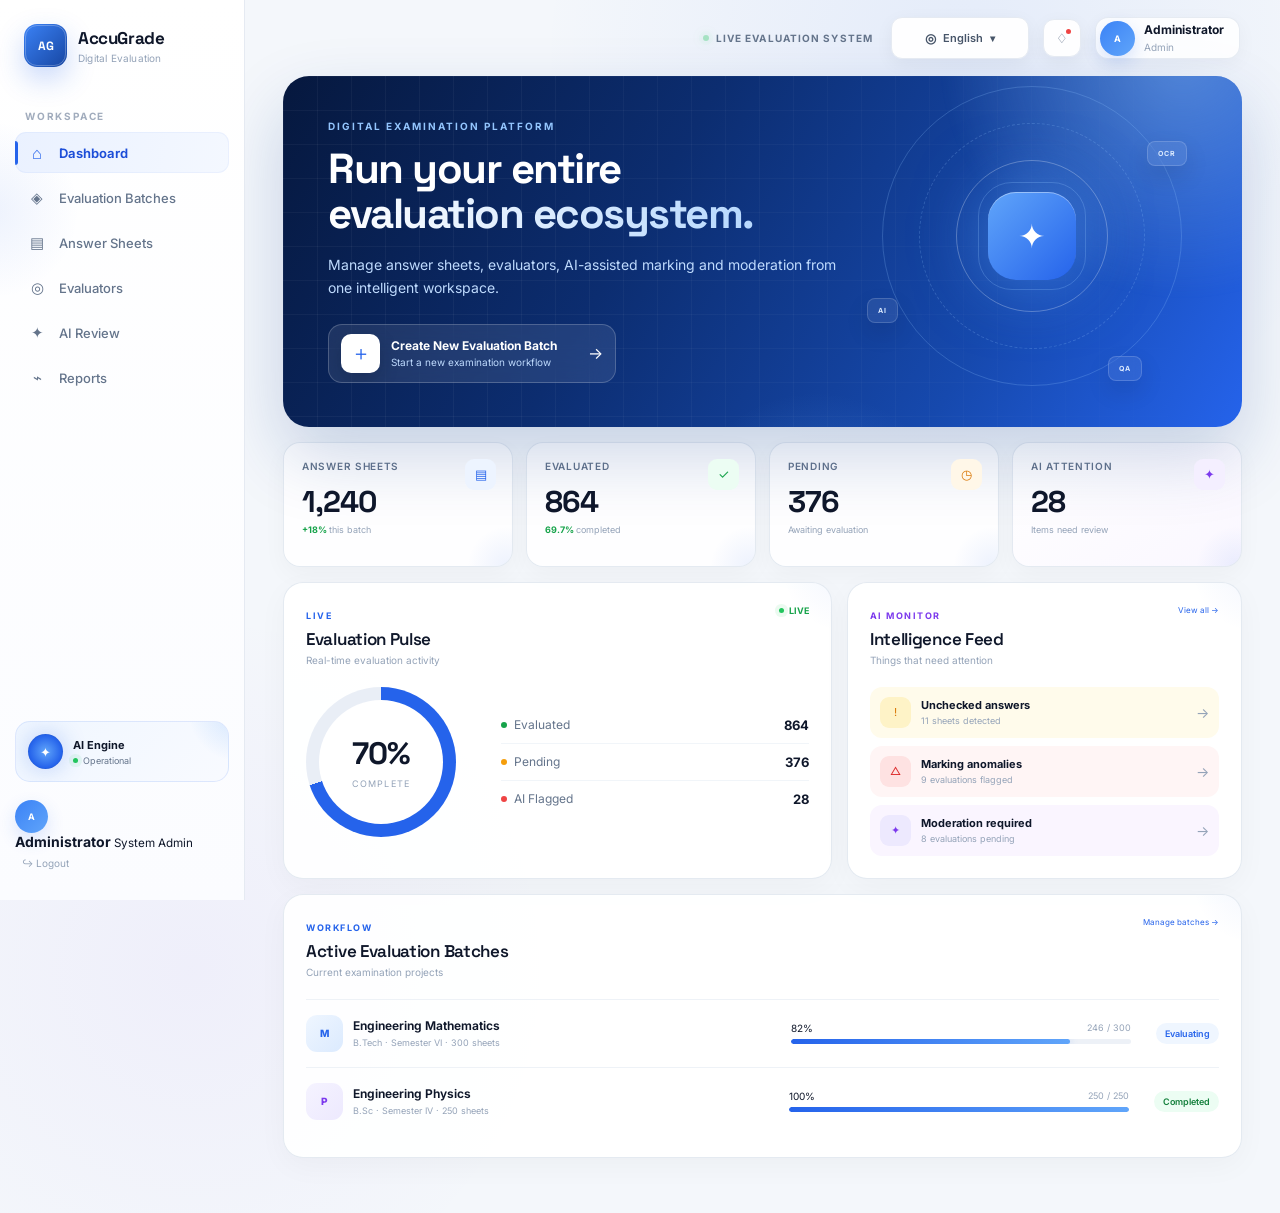
==== commit 174b48b7: "changed name and added some animation" ====
--- a/admin.html
+++ b/admin.html
@@ -5,7 +5,7 @@
     <meta charset="UTF-8">
     <meta name="viewport" content="width=device-width, initial-scale=1.0">
 
-    <title>Pariksha Setu | Admin Command Center</title>
+    <title>AccuGrade | Admin Command Center</title>
 
     <!-- YOUR EXISTING CSS -->
     <link rel="stylesheet" href="admin.css">
@@ -22,18 +22,19 @@
     <aside class="sidebar">
 
         <!-- BRAND -->
-        <div class="brand">
-
-            <div class="brand-mark">
-                PS
-            </div>
-
-            <div>
-                <h2>Pariksha Setu</h2>
-                <span>Digital Evaluation</span>
-            </div>
-
-        </div>
+        <!-- BRAND -->
+<div class="brand">
+
+    <div class="brand-mark">
+        AG
+    </div>
+
+    <div>
+        <h2>AccuGrade</h2>
+        <span>Digital Evaluation</span>
+    </div>
+
+</div>
 
 
         <!-- NAVIGATION -->
